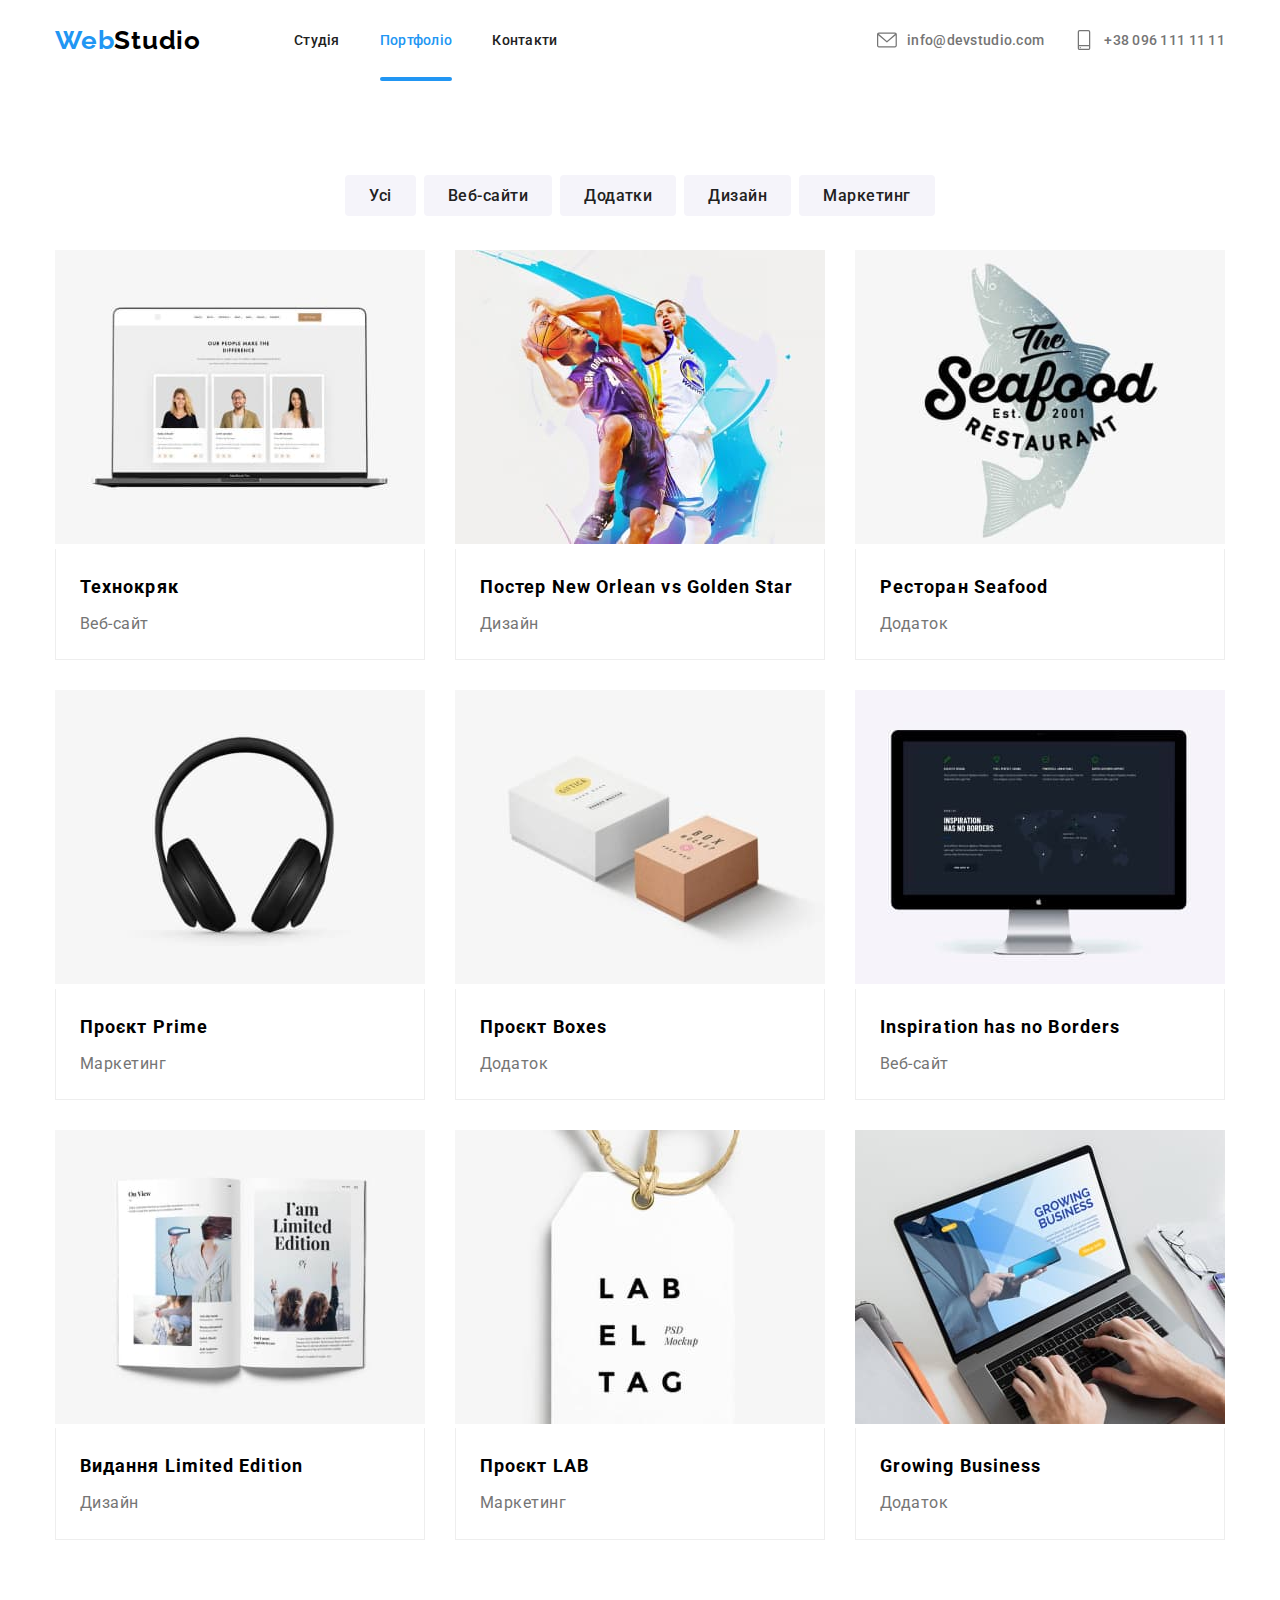
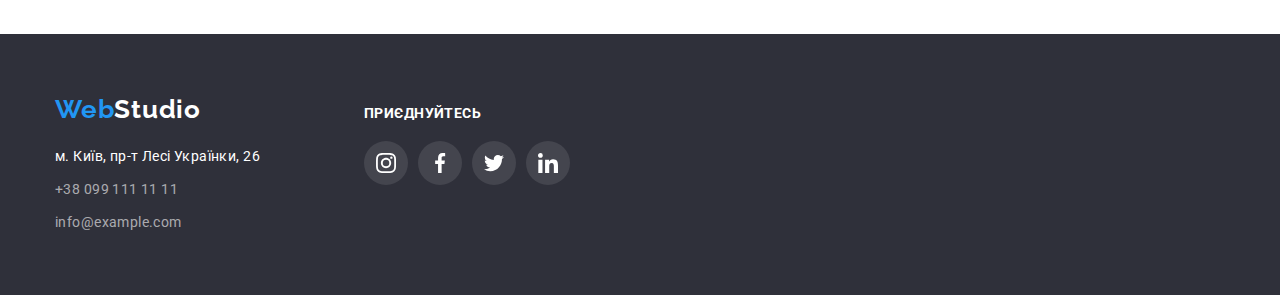
==== portfolio.html @ 761de15d "Внесено правки" ====
<!DOCTYPE html>
<html lang="uk">

<head>
  <meta charset="UTF-8" />
  <meta http-equiv="X-UA-Compatible" content="IE=edge" />
  <meta name="viewport" content="width=device-width, initial-scale=1.0" />
  <title>Document</title>
  <link rel="preconnect" href="https://fonts.googleapis.com" />
  <link rel="preconnect" href="https://fonts.gstatic.com" crossorigin />
  <link href="https://fonts.googleapis.com/css2?family=Raleway:wght@700&family=Roboto:wght@400;500;700;900&display=swap"
    rel="stylesheet" />
  <link rel="stylesheet" href="https://cdnjs.cloudflare.com/ajax/libs/modern-normalize/1.1.0/modern-normalize.min.css">
  <link rel="stylesheet" href="./css/common.css" />
  <link rel="stylesheet" href="./css/portfolio.css" />
</head>

<body>
  <header>
    <div class="container page-header">
      <nav class="header-nav">
        <a href="./index.html" class="logo link"><span class="part">Web</span>Studio</a>
        <ul class="menu list">
          <li class="item"><a href="./index.html" class="menu-link link">Студія</a></li>
          <li class="item contact-item"><a href="./portfolio.html" class="menu-link link active">Портфоліо</a></li>
          <li class="item contact-item"><a href="" class="menu-link link">Контакти</a></li>
        </ul>
      </nav>
      <ul class="auth-nav list">
        <li class="item contact-item">
          <a href="mailto:info@devstudio.com" class="menu-contact link"><svg class="header-icon">
              <use href="./img/symbol-defs.svg#icon-envelope"></use>
            </svg> info@devstudio.com</a>
        </li>
        <li class="item contact-item">
          <a href="tel:+380961111111" class="menu-contact link"><svg class="header-icon">
              <use href="./img/symbol-defs.svg#icon-smartphone"></use>
            </svg>+38 096 111 11 11</a>
        </li>
      </ul>
    </div>
  </header>
  </div>

  <main class="portfolio">
    <section>
      <div class="container">
        <h1 class="main-header visually-hidden">Наші роботи</h1>
        <ul class="list search-list">
          <li class="search-item"><button type="button" class="btn-galery">Усі</button></li>
          <li class="search-item"><button type="button" class="btn-galery">Веб-сайти</button></li>
          <li class="search-item"><button type="button" class="btn-galery">Додатки</button></li>
          <li class="search-item"><button type="button" class="btn-galery">Дизайн</button></li>
          <li class="search-item"><button type="button" class="btn-galery">Маркетинг</button></li>
        </ul>

        <ul class="flex-container list">
          <li class="list flex-element">
            <div class="card-img"><img class="portfolio-img" src="./img/portfolio/technokryak.jpg" alt="notebook"><div class="card-overlay is-hidden">Ресурс пропонує комплексні пропозиції з різним рівнем функціоналу та сервісів. Все це дозволить відвідувачу отримати вичерпні відомості про компанію чи приватну особу.</div></div>
            <div class="card-description"><h2 class="portfolio-header">Технокряк</h2>
            <p class="portfolio-text">Веб-сайт</p></div>
          </li>
          <li class="list flex-element">
            <div class="card-img"><img class="portfolio-img" src="./img/portfolio/basketball.jpg" alt="poster" /><div class="card-overlay is-hidden">Ресурс пропонує комплексні пропозиції з різним рівнем функціоналу та сервісів. Все це дозволить відвідувачу отримати вичерпні відомості про компанію чи приватну особу.</div></div>
            <div class="card-description"><h2 class="portfolio-header">Постер New Orlean vs Golden Star</h2>
            <p class="portfolio-text">Дизайн</p></div>
          </li>
          <li class="list flex-element">
            <div class="card-img"><img class="portfolio-img" src="./img/portfolio/fish.jpg" alt="fish" /><div class="card-overlay is-hidden">Ресурс пропонує комплексні пропозиції з різним рівнем функціоналу та сервісів. Все це дозволить відвідувачу отримати вичерпні відомості про компанію чи приватну особу.</div></div>
            <div class="card-description"><h2 class="portfolio-header">Ресторан Seafood</h2>
            <p class="portfolio-text">Додаток</p></div>
          </li>
          <li class="list flex-element">
            <div class="card-img"><img class="portfolio-img" src="./img/portfolio/speakers.jpg" alt="speakers" /><div class="card-overlay is-hidden">Ресурс пропонує комплексні пропозиції з різним рівнем функціоналу та сервісів. Все це дозволить відвідувачу отримати вичерпні відомості про компанію чи приватну особу.</div></div>
            <div class="card-description"><h2 class="portfolio-header">Проєкт Prime</h2>
            <p class="portfolio-text">Маркетинг</p></div>
          </li>
          <li class="list flex-element">
            <div class="card-img"><img class="portfolio-img" src="./img/portfolio/boxes.jpg" alt="boxes" /><div class="card-overlay is-hidden">Ресурс пропонує комплексні пропозиції з різним рівнем функціоналу та сервісів. Все це дозволить відвідувачу отримати вичерпні відомості про компанію чи приватну особу.</div></div>
            <div class="card-description"><h2 class="portfolio-header">Проєкт Boxes</h2>
            <p class="portfolio-text">Додаток</p></div>
          </li>
          <li class="list flex-element">
            <div class="card-img"><img class="portfolio-img" src="./img/portfolio/mac.jpg" alt="mac" /><div class="card-overlay is-hidden">Ресурс пропонує комплексні пропозиції з різним рівнем функціоналу та сервісів. Все це дозволить відвідувачу отримати вичерпні відомості про компанію чи приватну особу.</div></div>
            <div class="card-description"><h2 class="portfolio-header">Inspiration has no Borders</h2>
            <p class="portfolio-text">Веб-сайт</p></div>
          </li>
          <li class="list flex-element">
            <div class="card-img"><img class="portfolio-img" src="./img/portfolio/book.jpg" alt="journal" /><div class="card-overlay is-hidden">Ресурс пропонує комплексні пропозиції з різним рівнем функціоналу та сервісів. Все це дозволить відвідувачу отримати вичерпні відомості про компанію чи приватну особу.</div></div>
            <div class="card-description"><h2 class="portfolio-header">Видання Limited Edition</h2>
            <p class="portfolio-text">Дизайн</p></div>
          </li>
          <li class="list flex-element">
            <div class="card-img"><img class="portfolio-img" src="./img/portfolio/label.jpg" alt="label" /><div class="card-overlay is-hidden">Ресурс пропонує комплексні пропозиції з різним рівнем функціоналу та сервісів. Все це дозволить відвідувачу отримати вичерпні відомості про компанію чи приватну особу.</div></div>
            <div class="card-description"><h2 class="portfolio-header">Проєкт LAB</h2>
            <p class="portfolio-text">Маркетинг</p></div>
          </li>
          <li class="list flex-element">
            <div class="card-img"><img class="portfolio-img" src="./img/portfolio/notebook.jpg" alt="notebook" /><div class="card-overlay is-hidden">Ресурс пропонує комплексні пропозиції з різним рівнем функціоналу та сервісів. Все це дозволить відвідувачу отримати вичерпні відомості про компанію чи приватну особу.</div></div>
            <div class="card-description"><h2 class="portfolio-header">Growing Business</h2>
            <p class="portfolio-text">Додаток</p></div>
          </li>
        </ul>
      </div>
    </section>
  </main>

  <footer class="footer">
    <div class="container footer-container">
      <div class="logo-adress">
        <div class="web-logo">
          <a href="./index.html" class="logo link"><span class="part">Web</span><span
              class="footer-logo">Studio</span></a>
        </div>
        <!-- Контактна інформація -->
        <address class="adress">
          <ul class="list">
            <li class="footer-contacts">
              <a href="https://goo.gl/maps/AhDxowaApjQWC8bn6" target="_blank" rel="noopener noreferrer"
                class="link footer-address">м. Київ, пр-т Лесі Українки, 26</a>
            </li>
            <li class="footer-contacts">
              <a href="tel:+380991111111" class="link footer-contact"> +38 099 111 11 11</a>
            </li>
            <li class="footer-contacts">
              <a href="mailto:info@example.com" class="link footer-contact">info@example.com</a>
            </li>
          </ul>
        </address>
      </div>
      <div class="invite">
        <p class="footer-header">приєднуйтесь</p>
        <ul class="footer-icons">
          <li class="social-card"><a class="social-icon footer-icon" href=""><svg width="20" height="20">
                <use href="./img/symbol-defs.svg#icon-instagram"></use>
              </svg></a></li>
          <li class="social-card"><a class="social-icon footer-icon" href=""><svg width="20" height="20">
                <use href="./img/symbol-defs.svg#icon-facebook"></use>
              </svg></a></li>
          <li class="social-card"><a class="social-icon footer-icon" href=""><svg width="20" height="20">
                <use href="./img/symbol-defs.svg#icon-twitter"></use>
              </svg></a></li>
          <li class="social-card"><a class="social-icon footer-icon" href=""><svg width="20" height="20">
                <use href="./img/symbol-defs.svg#icon-linkedin"></use>
              </svg></a></li>
        </ul>
      </div>
    </div>

  </footer>
</body>

</html>
---- css/common.css ----
:root {
    --accent-color: #2196F3;
    --font-color: #212121;
    --secondary-font-color: #757575;
    --white-color: #FFFFFF;
    --primary-font: 'Roboto', sans-serif;
    --secondary-font: 'Raleway', sans-serif;
    --indent: 15px;
}

body,
h1,
h2,
h3,
h4,
h5,
h6,
p,
ul,
ol,
li {
    margin: 0;
    padding: 0;
}

body {
    font-family: var(--primary-font); 
}

button{
    cursor: pointer;
    font-family: inherit;
}

.link {
    text-decoration: none;
}

.list {
    margin: 0;
    padding: 0;
    list-style: none;
}

.container{
    max-width: 1200px;
    margin-left: auto;
    margin-right: auto;
    padding-left: 15px;
    padding-right: 15px;
    
/*     outline: 2px solid tomato;
 */}

 .is-hidden {
    opacity: 0;
    pointer-events: none;
}

.logo {
    display: flex;
    align-items: center;
    margin-right: 93px;

    font-family: var(--secondary-font);
    font-weight: 700;
    font-size: 26px;
    line-height: 1.2;
    letter-spacing: 0.03em;

    color: #000000;
}

.part { 
    display: flex;

    font-family: var(--secondary-font);
    font-weight: 700;
    font-size: 26px;
    line-height: 1.2;
    letter-spacing: 0.03em;

    color: var(--accent-color)
}

.main-nav {
    display: flex;
    align-items: center;
    justify-content: space-between;
}

.header-nav {
    margin-right: auto;
}

.auth-nav{
    display: flex;
    align-items: center;
}

/* .auth-nav .item + .item{
    margin-left: 30px;
} */

.page-header{
    display: flex;
}

.header-nav {
    display: flex;
}

.menu{
    display: flex;
}

.menu .item:not(:last-child){
    margin-right: 40px;
}

.menu-link {
    position: relative;
    display: block;
    padding-top: 32px;
    padding-bottom: 32px;

    font-weight: 500;
    font-size: 14px;
    line-height: 1.2;
    letter-spacing: 0.02em;

    color: var(--font-color);
    transition: color 250ms cubic-bezier(0.4, 0, 0.2, 1);
}

.menu-link:hover, .menu-link:focus {
    color: var(--accent-color);
}

.header-icon {
    width: 20px;
    height: 20px;

    fill: currentColor;
}

.contact-item:not(:last-child) {
    margin-right: 30px;
}

.menu-contact {
    display: flex;
    align-items: center;
    justify-content: center;
    gap: 10px;
    font-style: var(--primary-font);
    font-weight: 500;
    font-size: 14px;
    line-height: 1.2;
    letter-spacing: 0.02em;
    
    color: var(--secondary-font-color);
    transition: color 250ms cubic-bezier(0.4, 0, 0.2, 1);
}

.menu-contact:hover, .menu-contact:focus {
    color: var(--accent-color)
}

.active {
    color: var(--accent-color);
}

.active::after {
    content: " ";
    position: absolute;
    bottom: 0;
    left: 0;

    width: 100%;
    height: 4px;
    border-radius: 2px;

    background: #2196F3;
}

.footer-address {
    font-family: var(--primary-font);
    font-style: normal;
    font-weight: 400;
    font-size: 14px;
    line-height: 1.71;
    letter-spacing: 0.03em;

    color: #FFFFFF;
    transition: color 250ms cubic-bezier(0.4, 0, 0.2, 1);
}

.footer-address:hover, .footer-address:focus {
    color: var(--accent-color);
}

.footer-contact {
    margin-top: 9px;

    font-family: var(--primary-font);
    font-style: normal;
    font-weight: 400;
    font-size: 14px;
    line-height: 1.71;
    letter-spacing: 0.03em;

    color: rgba(255, 255, 255, 0.6);
    transition: color 250ms cubic-bezier(0.4, 0, 0.2, 1);
}

.footer-contact:hover, .footer-contact:focus {
    color: var(--accent-color); 
}

 .footer {
    padding: 60px 0;
    background: #2F303A;
 }

 .adress {
    display: flex;
    margin-top: 20px;
 }

 .web-logo {
    display: flex;
    margin-bottom: 20px;
 }

 .footer-logo {
    color: var(--white-color);
 }

 .part.footer-logo {
    margin-bottom: 20px;
 }

 .footer-contacts:not(:last-child) {
    margin-bottom: 9px;
 }

 .social-icons {
    display: flex;
    list-style: none;
    align-items: center;
    justify-content: center;
}

.social-icon {
    display: flex;
    align-items: center;
    justify-content: center;
    width: 44px;
    height: 44px;
    fill: var(--secondary-font-color);
    border-radius: 50%;
 /*    width: 20px;
    height: 20px; */
    transition: background-color 250ms cubic-bezier(0.4, 0, 0.2, 1);
}

.social-icon:hover, .social-icon:focus {
    background-color: var(--accent-color);
}

.social-card:not(:last-child) {
    margin-right: 10px;
}

.footer-container{
    display: flex;
    align-items: baseline;
}

.invite {
    display: flex;
    flex-wrap: wrap;

    width: 210px;
    margin-left: 70px;
}

.footer-header {
/*     align-items: baseline;
 */
    margin-bottom: 20px;
    font-family: var(--primary-font);
    font-weight: 700;
    font-size: 14px;
    line-height: 1.1;
    letter-spacing: 0.03em;
    text-transform: uppercase;

    color: var(--white-color);
 }

.footer-icons {
    list-style: none;
    display: flex;
}

.footer-icon {
    margin: 0;
    padding: 0;
    fill:#FFFFFF;
    background: rgba(255, 255, 255, 0.1);
    border-radius: 50%;
}

.footer-icon:hover, .footer-icon:focus {        
    background-color: var(--accent-color);
    border-radius: 50%;
}

.backdrop {
    position: fixed;
    width: 100%;
    height: 100%;
    top: 0;
    left: 0;
    background-color: rgba(0, 0, 0, 0.2);
}

.backdrop.is-hidden {
    opacity: 0;
    pointer-events: none;
}

.modal {
    position: absolute;
    top: 50%;
    left: 50%;
    transform: translate(-50%, -50%);
    min-width: 530px;
    min-height: 580px;

    background-color: #fff;
}

.icon-close {
    display: flex;
    justify-content: flex-end;
    align-items: center;
    margin-left: auto;
    width: 30px;
    height: 30px;

    margin-top: 8px;
    margin-right: 8px;
    background-color: var(--white-color);
    border: 1px solid rgba(0, 0, 0, 0.1);
    border-radius: 50%;
}

.modal-window {
    display: flex;
}
---- css/portfolio.css ----
.btn-galery {
    padding: 6px 22px;
    border-radius: 4px;
    border-color: transparent;
    background-color: #F5F4FA;
    color: var(--font-color);
    font-family: var(--primary-font);
    font-weight: 500;
    font-size: 16px;
    line-height: 1.6;
    letter-spacing: 0.03em;

    transition: box-shadow 250ms cubic-bezier(0.4, 0, 0.2, 1), color 250ms cubic-bezier(0.4, 0, 0.2, 1), background-color 250ms cubic-bezier(0.4, 0, 0.2, 1);
}

.btn-galery:hover, .btn-galery:focus {
    background-color: var(--accent-color);
    color: var(--white-color);
    box-shadow: 0px 3px 1px rgba(0, 0, 0, 0.1), 0px 1px 2px rgba(0, 0, 0, 0.08), 0px 2px 2px rgba(0, 0, 0, 0.12);
}

.page-header {
    margin-bottom: 94px;
}

.visually-hidden {
    position: absolute;
    white-space: nowrap;
    width: 1px;
    height: 1px;
    overflow: hidden;
    border: 0;
    padding: 0;
    clip: rect(0 0 0 0);
    clip-path: inset(50%);
    margin: -1px;
}

.search-list {
    display: flex;
    justify-content: center;

    margin-bottom: 34px;
}

.search-item:not(:last-child) {
    margin-right: 8px;
}

.flex-container {
    display: flex;
    flex-wrap: wrap;
    margin-bottom: 94px;
/*     margin: -15px; variant 3 */
}

.flex-element {
   /*  width: 380px; 1 variant 3variant*/
    width: calc((100% - 60px) / 3); /* calc (100% - кол-во маржинов в строке * значение маржина) / кол во єлемнтов встроке*/
    margin-right: 30px;
    /* margin: 15px; 3 variant */
/*     margin-right: 30px;
    margin-bottom: 30px;  1 variant*/
}

.flex-element:nth-child(3n) {
    margin-right: 0px;
}
/* 1variant */
/* .flex-element:nth-child(3n) {
    margin-right: 0;
}
.flex-element:nth-last-child(-n + 3) {
    margin-bottom: 0;
} */

/* Variant 2*/
/* .flex-element:not(:nth-child(3n)) {
    margin-right: 30px;
} */

/* .flex-element:not(:nth-last-child(-n + 3)) {
    margin-bottom: 30px;
} */

.flex-element {
    margin-bottom: 30px;
}

.flex-element:nth-last-child(-n + 3) {
    margin-bottom: 0;
}

.card-img {
    position: relative;
    overflow: hidden;
}

/* .card-overlay {
    position: absolute;
    top: 50%;
    left: 50%;
    width: 100%;
    height: 100%;

    transform: translate(-50%, -50%);
    background-color: rgba(33, 150, 243, 0.9);

    display: flex;
    align-items: center;
    padding-left: 24px;
    padding-right: 24px;

    font-family: var(--primary-font);
    font-size: 18px;
    line-height: 1.6;
    letter-spacing: 0.03em;

    color: #FFFFFF;
} */

.card-overlay {
    position: absolute;
    top: 0;
    left: 0;
    width: 100%;
    height: 100%;

    transform: translateY(100%);
    transition: transform 250ms cubic-bezier(0.4, 0, 0.2, 1);

    background-color: rgba(33, 150, 243, 0.9);

    display: flex;
    align-items: center;
    padding-left: 24px;
    padding-right: 24px;

    font-family: var(--primary-font);
    font-size: 18px;
    line-height: 1.6;
    letter-spacing: 0.03em;

    color: #FFFFFF;
}

.flex-element:hover {
    box-shadow: 0px 1px 1px rgba(0, 0, 0, 0.12), 0px 4px 4px rgba(0, 0, 0, 0.06), 1px 4px 6px rgba(0, 0, 0, 0.16);
    cursor: pointer;
}

.flex-element:hover .card-overlay {
    opacity: 1;
    transform: translateY(0);

}

.card-description {
    padding-top: 20px;
    border: 1px solid rgba(238, 238, 238, 1);
    border-top: none;
}

.portfolio-header {
    margin-bottom: 4px;
    margin-left: 24px;

    font-family: var(--primary-font);
    font-weight: 700;
    font-size: 18px;
    line-height: 2;
    letter-spacing: 0.06em;
}
.portfolio-text {
    margin-bottom: 20px;
    margin-left: 24px;

    font-family: var(--primary-font);
    font-weight: 400;
    color: var(--secondary-font-color);
    font-size: 16px;
    line-height: 1.9;
    letter-spacing: 0.03em;
}
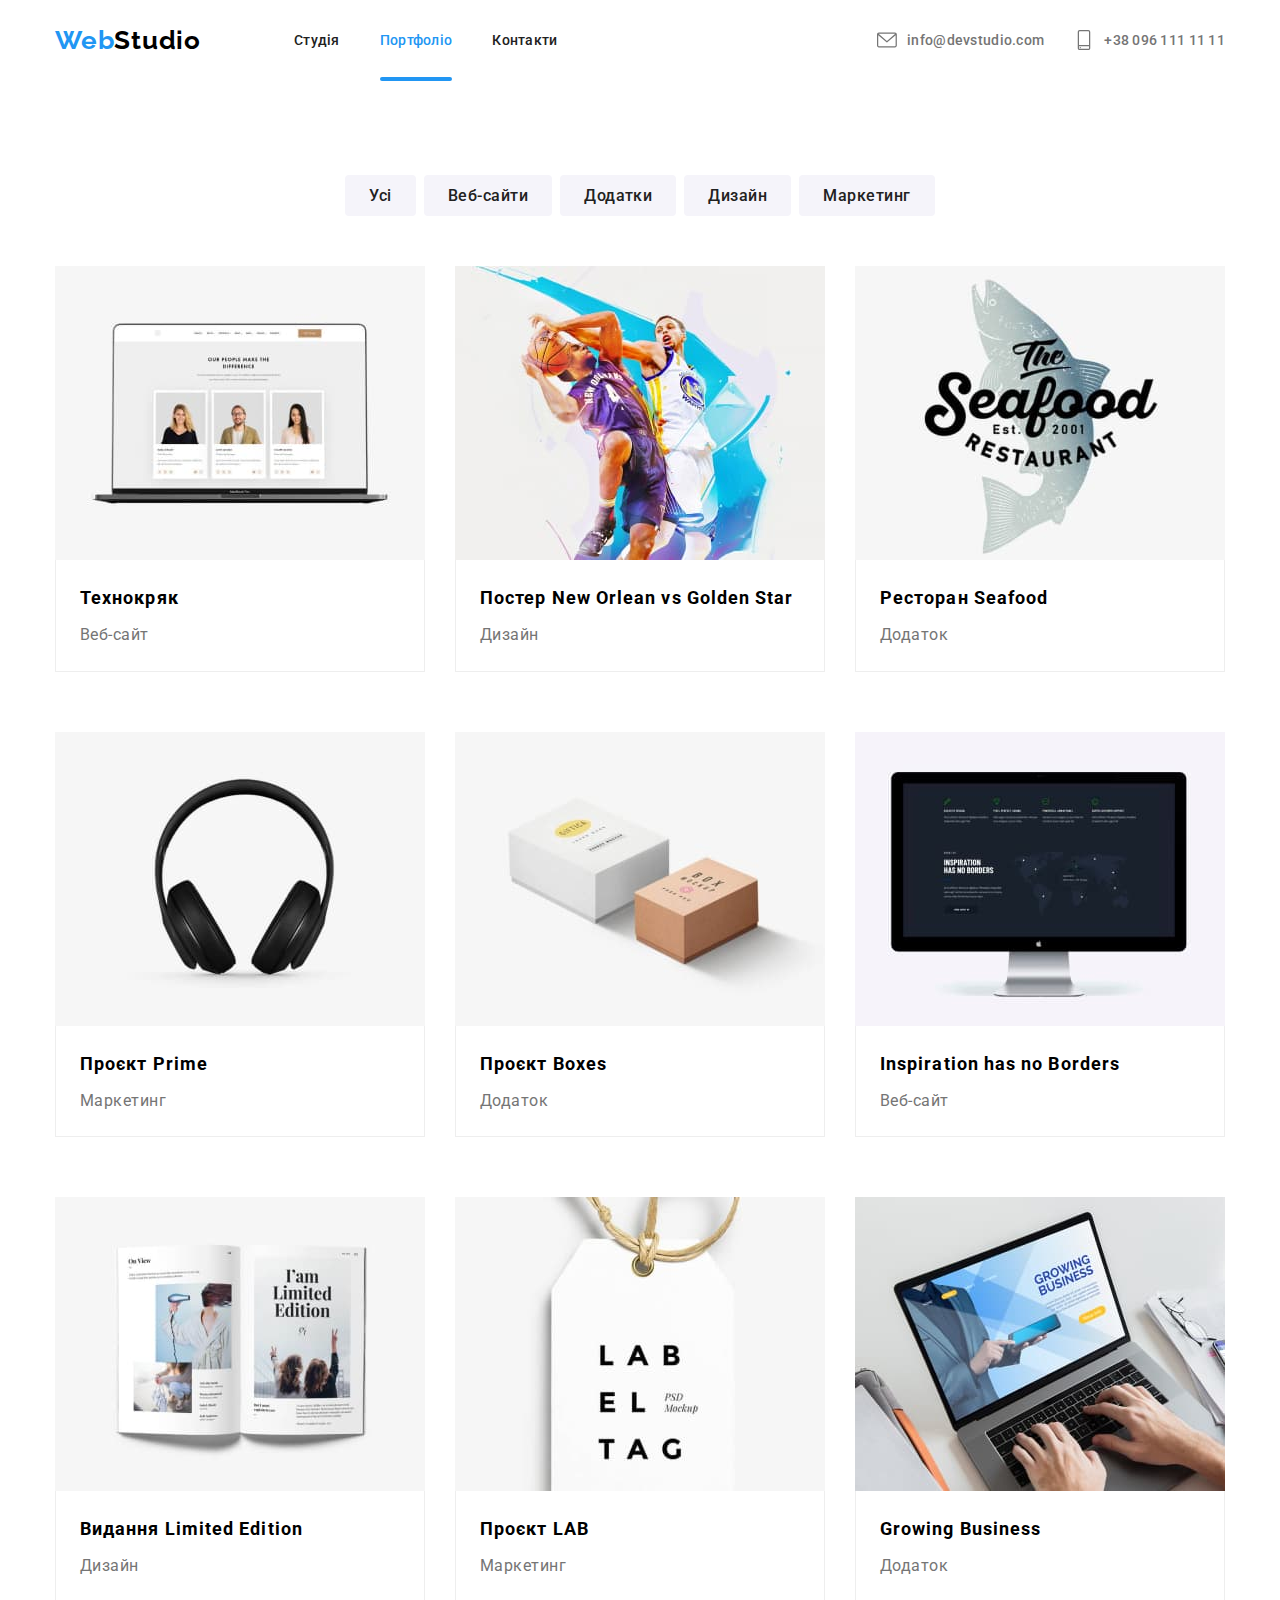
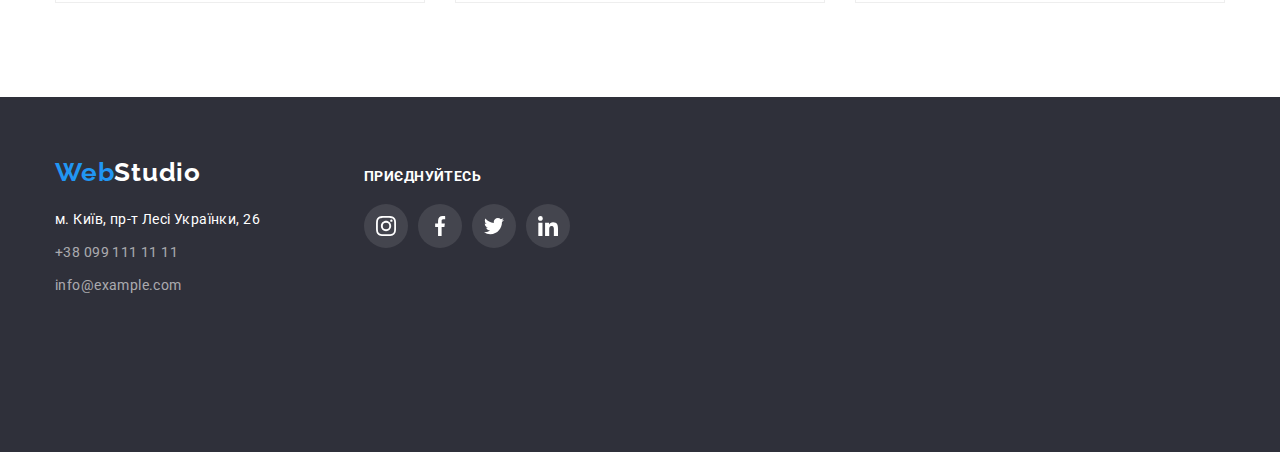
==== commit 50c7b8be: "Внесено правки" ====
--- a/portfolio.html
+++ b/portfolio.html
@@ -1,6 +1,5 @@
 <!DOCTYPE html>
-<html lang="uk">
-
+<html icons
 <head>
   <meta charset="UTF-8" />
   <meta http-equiv="X-UA-Compatible" content="IE=edge" />
@@ -29,12 +28,12 @@
       <ul class="auth-nav list">
         <li class="item contact-item">
           <a href="mailto:info@devstudio.com" class="menu-contact link"><svg class="header-icon">
-              <use href="./img/symbol-defs.svg#icon-envelope"></use>
+              <use href="./img/icons.svg#icon-envelope"></use>
             </svg> info@devstudio.com</a>
         </li>
         <li class="item contact-item">
           <a href="tel:+380961111111" class="menu-contact link"><svg class="header-icon">
-              <use href="./img/symbol-defs.svg#icon-smartphone"></use>
+              <use href="./img/icons.svg#icon-smartphone"></use>
             </svg>+38 096 111 11 11</a>
         </li>
       </ul>
@@ -132,16 +131,16 @@
         <p class="footer-header">приєднуйтесь</p>
         <ul class="footer-icons">
           <li class="social-card"><a class="social-icon footer-icon" href=""><svg width="20" height="20">
-                <use href="./img/symbol-defs.svg#icon-instagram"></use>
+                <use href="./img/icons.svg#icon-instagram"></use>
               </svg></a></li>
           <li class="social-card"><a class="social-icon footer-icon" href=""><svg width="20" height="20">
-                <use href="./img/symbol-defs.svg#icon-facebook"></use>
+                <use href="./img/icons.svg#icon-facebook"></use>
               </svg></a></li>
           <li class="social-card"><a class="social-icon footer-icon" href=""><svg width="20" height="20">
-                <use href="./img/symbol-defs.svg#icon-twitter"></use>
+                <use href="./img/icons.svg#icon-twitter"></use>
               </svg></a></li>
           <li class="social-card"><a class="social-icon footer-icon" href=""><svg width="20" height="20">
-                <use href="./img/symbol-defs.svg#icon-linkedin"></use>
+                <use href="./img/icons.svg#icon-linkedin"></use>
               </svg></a></li>
         </ul>
       </div>
--- a/css/common.css
+++ b/css/common.css
@@ -1,3 +1,4 @@
+
 :root {
     --accent-color: #2196F3;
     --font-color: #212121;
@@ -18,9 +19,16 @@
 p,
 ul,
 ol,
-li {
+li
+ {
     margin: 0;
     padding: 0;
+}
+
+img {
+    display: block;
+    min-width: 100%;
+    height: auto;
 }
 
 body {
@@ -245,6 +253,10 @@
     margin-bottom: 9px;
  }
 
+ .social-card:not(:last-child) {
+    margin-right: 10px;
+}
+
  .social-icons {
     display: flex;
     list-style: none;
@@ -258,7 +270,7 @@
     justify-content: center;
     width: 44px;
     height: 44px;
-    fill: var(--secondary-font-color);
+    fill: #AFB1B8;
     border-radius: 50%;
  /*    width: 20px;
     height: 20px; */
@@ -267,10 +279,7 @@
 
 .social-icon:hover, .social-icon:focus {
     background-color: var(--accent-color);
-}
-
-.social-card:not(:last-child) {
-    margin-right: 10px;
+    fill: var(--white-color);
 }
 
 .footer-container{
@@ -325,6 +334,8 @@
     top: 0;
     left: 0;
     background-color: rgba(0, 0, 0, 0.2);
+    transition: opacity 250ms cubic-bezier(0.4, 0, 0.2, 1),
+    translate 250ms cubic-bezier(0.4, 0, 0.2, 1);
 }
 
 .backdrop.is-hidden {
--- a/css/portfolio.css
+++ b/css/portfolio.css
@@ -19,10 +19,6 @@
     box-shadow: 0px 3px 1px rgba(0, 0, 0, 0.1), 0px 1px 2px rgba(0, 0, 0, 0.08), 0px 2px 2px rgba(0, 0, 0, 0.12);
 }
 
-.page-header {
-    margin-bottom: 94px;
-}
-
 .visually-hidden {
     position: absolute;
     white-space: nowrap;
@@ -36,11 +32,15 @@
     margin: -1px;
 }
 
+.container {
+    padding-bottom: 94px;
+}
+
 .search-list {
     display: flex;
     justify-content: center;
 
-    margin-bottom: 34px;
+    margin-bottom: 50px;
 }
 
 .search-item:not(:last-child) {
@@ -50,14 +50,13 @@
 .flex-container {
     display: flex;
     flex-wrap: wrap;
-    margin-bottom: 94px;
+    gap: 30px;
 /*     margin: -15px; variant 3 */
 }
 
 .flex-element {
    /*  width: 380px; 1 variant 3variant*/
     width: calc((100% - 60px) / 3); /* calc (100% - кол-во маржинов в строке * значение маржина) / кол во єлемнтов встроке*/
-    margin-right: 30px;
     /* margin: 15px; 3 variant */
 /*     margin-right: 30px;
     margin-bottom: 30px;  1 variant*/
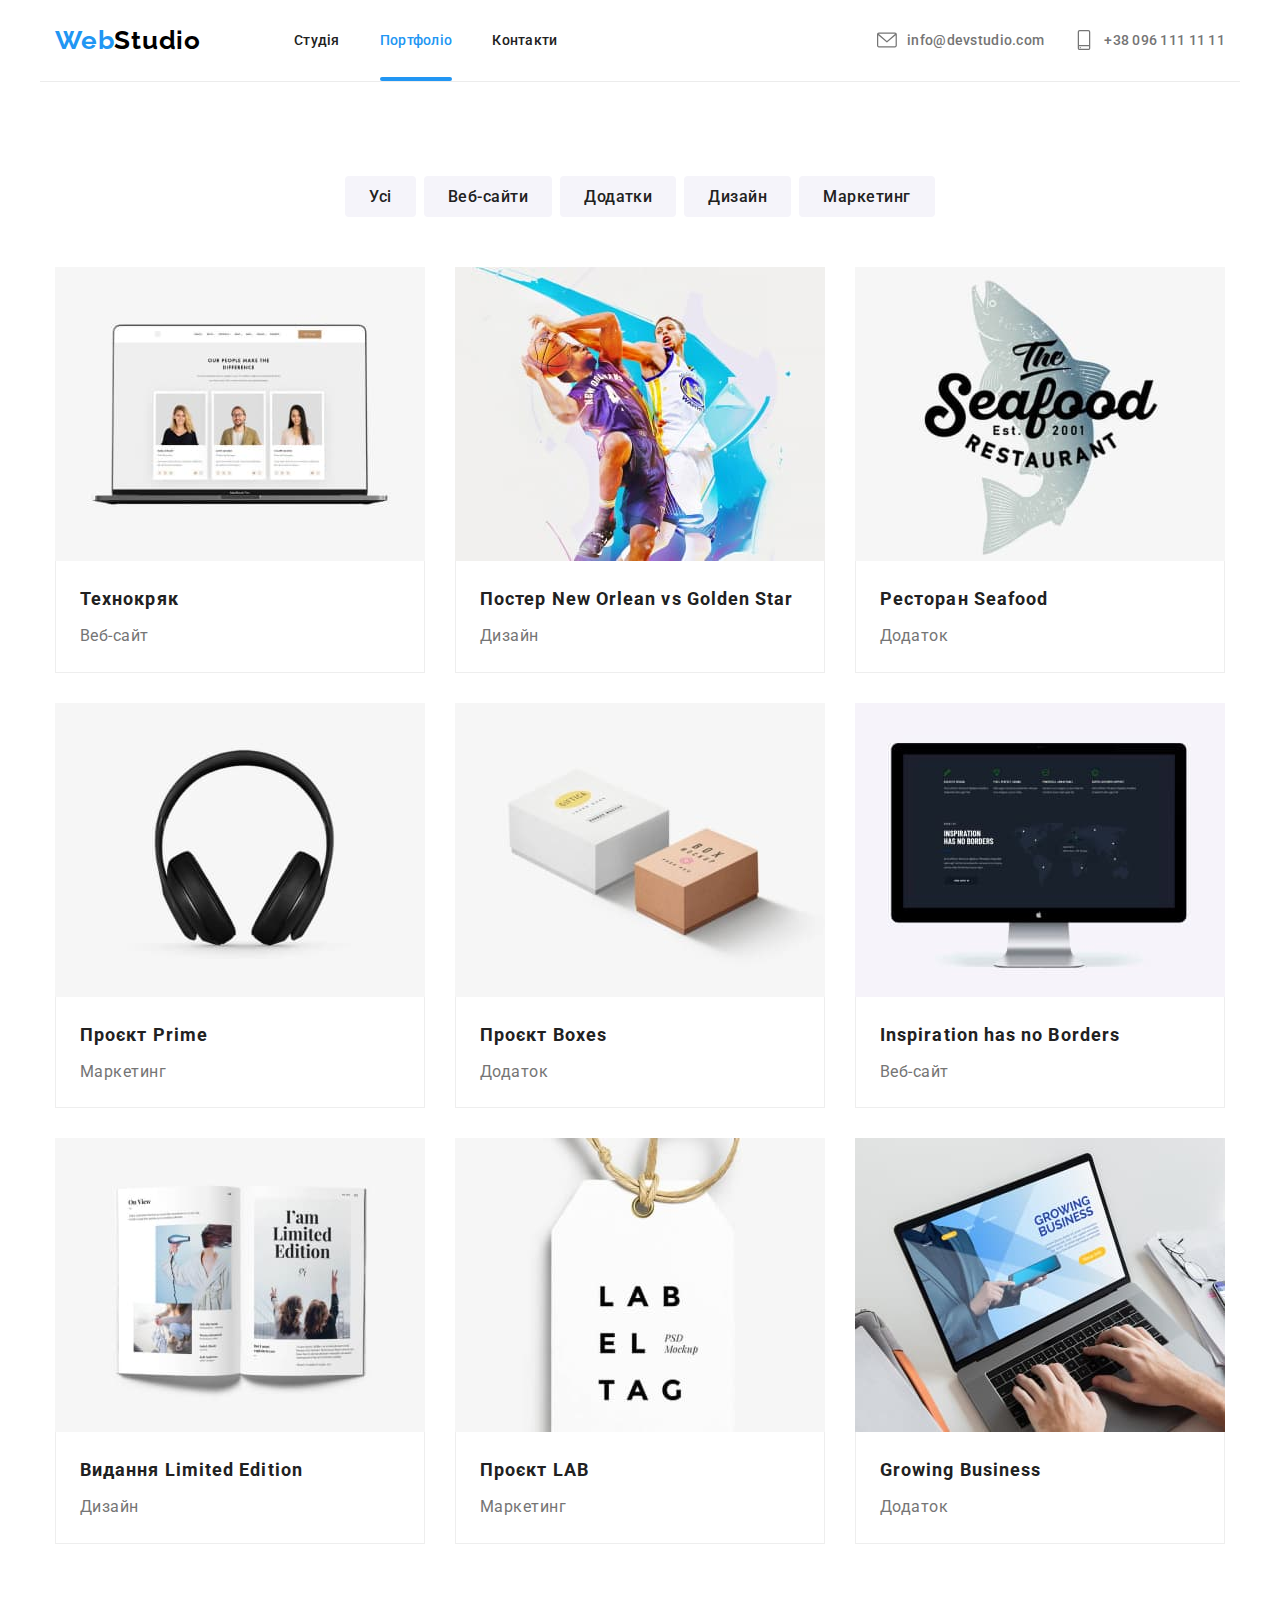
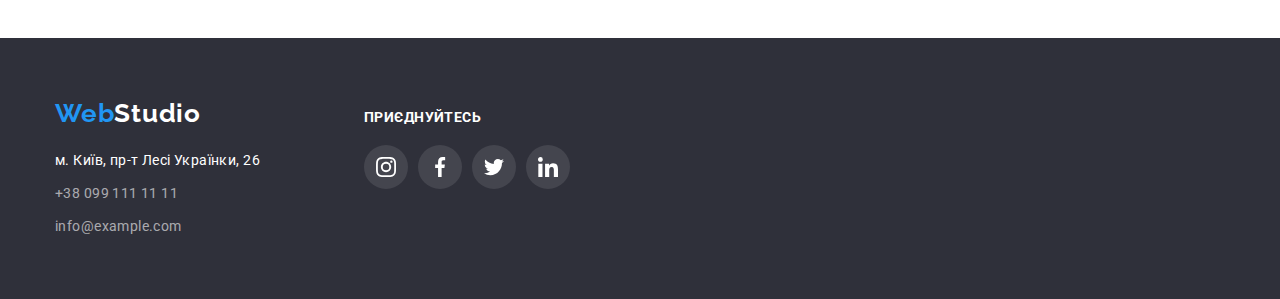
==== commit a3936d6c: "Внесено зміни" ====
--- a/portfolio.html
+++ b/portfolio.html
@@ -1,5 +1,5 @@
 <!DOCTYPE html>
-<html icons
+<html lang="uk">
 <head>
   <meta charset="UTF-8" />
   <meta http-equiv="X-UA-Compatible" content="IE=edge" />
@@ -42,7 +42,7 @@
   </div>
 
   <main class="portfolio">
-    <section>
+    <section class="section">
       <div class="container">
         <h1 class="main-header visually-hidden">Наші роботи</h1>
         <ul class="list search-list">
@@ -54,50 +54,50 @@
         </ul>
 
         <ul class="flex-container list">
-          <li class="list flex-element">
+          <li class="list flex-element"><a class="portfolio-card" href="">
             <div class="card-img"><img class="portfolio-img" src="./img/portfolio/technokryak.jpg" alt="notebook"><div class="card-overlay is-hidden">Ресурс пропонує комплексні пропозиції з різним рівнем функціоналу та сервісів. Все це дозволить відвідувачу отримати вичерпні відомості про компанію чи приватну особу.</div></div>
             <div class="card-description"><h2 class="portfolio-header">Технокряк</h2>
-            <p class="portfolio-text">Веб-сайт</p></div>
+            <p class="portfolio-text">Веб-сайт</p></div></a>
           </li>
-          <li class="list flex-element">
+          <li class="list flex-element"><a class="portfolio-card" href="">
             <div class="card-img"><img class="portfolio-img" src="./img/portfolio/basketball.jpg" alt="poster" /><div class="card-overlay is-hidden">Ресурс пропонує комплексні пропозиції з різним рівнем функціоналу та сервісів. Все це дозволить відвідувачу отримати вичерпні відомості про компанію чи приватну особу.</div></div>
             <div class="card-description"><h2 class="portfolio-header">Постер New Orlean vs Golden Star</h2>
-            <p class="portfolio-text">Дизайн</p></div>
+            <p class="portfolio-text">Дизайн</p></div></a>
           </li>
-          <li class="list flex-element">
+          <li class="list flex-element"><a class="portfolio-card" href="">
             <div class="card-img"><img class="portfolio-img" src="./img/portfolio/fish.jpg" alt="fish" /><div class="card-overlay is-hidden">Ресурс пропонує комплексні пропозиції з різним рівнем функціоналу та сервісів. Все це дозволить відвідувачу отримати вичерпні відомості про компанію чи приватну особу.</div></div>
             <div class="card-description"><h2 class="portfolio-header">Ресторан Seafood</h2>
-            <p class="portfolio-text">Додаток</p></div>
+            <p class="portfolio-text">Додаток</p></div></a>
           </li>
-          <li class="list flex-element">
+          <li class="list flex-element"><a class="portfolio-card" href="">
             <div class="card-img"><img class="portfolio-img" src="./img/portfolio/speakers.jpg" alt="speakers" /><div class="card-overlay is-hidden">Ресурс пропонує комплексні пропозиції з різним рівнем функціоналу та сервісів. Все це дозволить відвідувачу отримати вичерпні відомості про компанію чи приватну особу.</div></div>
             <div class="card-description"><h2 class="portfolio-header">Проєкт Prime</h2>
-            <p class="portfolio-text">Маркетинг</p></div>
+            <p class="portfolio-text">Маркетинг</p></div></a>
           </li>
-          <li class="list flex-element">
+          <li class="list flex-element"><a class="portfolio-card" href="">
             <div class="card-img"><img class="portfolio-img" src="./img/portfolio/boxes.jpg" alt="boxes" /><div class="card-overlay is-hidden">Ресурс пропонує комплексні пропозиції з різним рівнем функціоналу та сервісів. Все це дозволить відвідувачу отримати вичерпні відомості про компанію чи приватну особу.</div></div>
             <div class="card-description"><h2 class="portfolio-header">Проєкт Boxes</h2>
-            <p class="portfolio-text">Додаток</p></div>
+            <p class="portfolio-text">Додаток</p></div></a>
           </li>
-          <li class="list flex-element">
+          <li class="list flex-element"><a class="portfolio-card" href="">
             <div class="card-img"><img class="portfolio-img" src="./img/portfolio/mac.jpg" alt="mac" /><div class="card-overlay is-hidden">Ресурс пропонує комплексні пропозиції з різним рівнем функціоналу та сервісів. Все це дозволить відвідувачу отримати вичерпні відомості про компанію чи приватну особу.</div></div>
             <div class="card-description"><h2 class="portfolio-header">Inspiration has no Borders</h2>
-            <p class="portfolio-text">Веб-сайт</p></div>
+            <p class="portfolio-text">Веб-сайт</p></div></a>
           </li>
-          <li class="list flex-element">
+          <li class="list flex-element"><a class="portfolio-card" href="">
             <div class="card-img"><img class="portfolio-img" src="./img/portfolio/book.jpg" alt="journal" /><div class="card-overlay is-hidden">Ресурс пропонує комплексні пропозиції з різним рівнем функціоналу та сервісів. Все це дозволить відвідувачу отримати вичерпні відомості про компанію чи приватну особу.</div></div>
             <div class="card-description"><h2 class="portfolio-header">Видання Limited Edition</h2>
-            <p class="portfolio-text">Дизайн</p></div>
+            <p class="portfolio-text">Дизайн</p></div></a>
           </li>
-          <li class="list flex-element">
+          <li class="list flex-element"><a class="portfolio-card" href="">
             <div class="card-img"><img class="portfolio-img" src="./img/portfolio/label.jpg" alt="label" /><div class="card-overlay is-hidden">Ресурс пропонує комплексні пропозиції з різним рівнем функціоналу та сервісів. Все це дозволить відвідувачу отримати вичерпні відомості про компанію чи приватну особу.</div></div>
             <div class="card-description"><h2 class="portfolio-header">Проєкт LAB</h2>
-            <p class="portfolio-text">Маркетинг</p></div>
+            <p class="portfolio-text">Маркетинг</p></div></a>
           </li>
-          <li class="list flex-element">
+          <li class="list flex-element"><a class="portfolio-card" href="">
             <div class="card-img"><img class="portfolio-img" src="./img/portfolio/notebook.jpg" alt="notebook" /><div class="card-overlay is-hidden">Ресурс пропонує комплексні пропозиції з різним рівнем функціоналу та сервісів. Все це дозволить відвідувачу отримати вичерпні відомості про компанію чи приватну особу.</div></div>
             <div class="card-description"><h2 class="portfolio-header">Growing Business</h2>
-            <p class="portfolio-text">Додаток</p></div>
+            <p class="portfolio-text">Додаток</p></div></a>
           </li>
         </ul>
       </div>
--- a/css/common.css
+++ b/css/common.css
@@ -25,6 +25,10 @@
     padding: 0;
 }
 
+a {
+    text-decoration: none;
+}
+
 img {
     display: block;
     min-width: 100%;
@@ -112,6 +116,7 @@
 
 .page-header{
     display: flex;
+    border-bottom: 1px solid #ECECEC;
 }
 
 .header-nav {
--- a/css/portfolio.css
+++ b/css/portfolio.css
@@ -32,7 +32,8 @@
     margin: -1px;
 }
 
-.container {
+.section {
+    padding-top: 94px;
     padding-bottom: 94px;
 }
 
@@ -62,9 +63,9 @@
     margin-bottom: 30px;  1 variant*/
 }
 
-.flex-element:nth-child(3n) {
+/* .flex-element:nth-child(3n) {
     margin-right: 0px;
-}
+} */
 /* 1variant */
 /* .flex-element:nth-child(3n) {
     margin-right: 0;
@@ -82,41 +83,18 @@
     margin-bottom: 30px;
 } */
 
-.flex-element {
+/* .flex-element {
     margin-bottom: 30px;
-}
+} */
 
-.flex-element:nth-last-child(-n + 3) {
+/* .flex-element:nth-last-child(-n + 3) {
     margin-bottom: 0;
-}
+} */
 
 .card-img {
     position: relative;
     overflow: hidden;
 }
-
-/* .card-overlay {
-    position: absolute;
-    top: 50%;
-    left: 50%;
-    width: 100%;
-    height: 100%;
-
-    transform: translate(-50%, -50%);
-    background-color: rgba(33, 150, 243, 0.9);
-
-    display: flex;
-    align-items: center;
-    padding-left: 24px;
-    padding-right: 24px;
-
-    font-family: var(--primary-font);
-    font-size: 18px;
-    line-height: 1.6;
-    letter-spacing: 0.03em;
-
-    color: #FFFFFF;
-} */
 
 .card-overlay {
     position: absolute;
@@ -143,12 +121,12 @@
     color: #FFFFFF;
 }
 
-.flex-element:hover {
+.portfolio-card:hover {
     box-shadow: 0px 1px 1px rgba(0, 0, 0, 0.12), 0px 4px 4px rgba(0, 0, 0, 0.06), 1px 4px 6px rgba(0, 0, 0, 0.16);
     cursor: pointer;
 }
 
-.flex-element:hover .card-overlay {
+.portfolio-card:hover .card-overlay {
     opacity: 1;
     transform: translateY(0);
 
@@ -169,6 +147,8 @@
     font-size: 18px;
     line-height: 2;
     letter-spacing: 0.06em;
+
+    color: var(--font-color);
 }
 .portfolio-text {
     margin-bottom: 20px;
